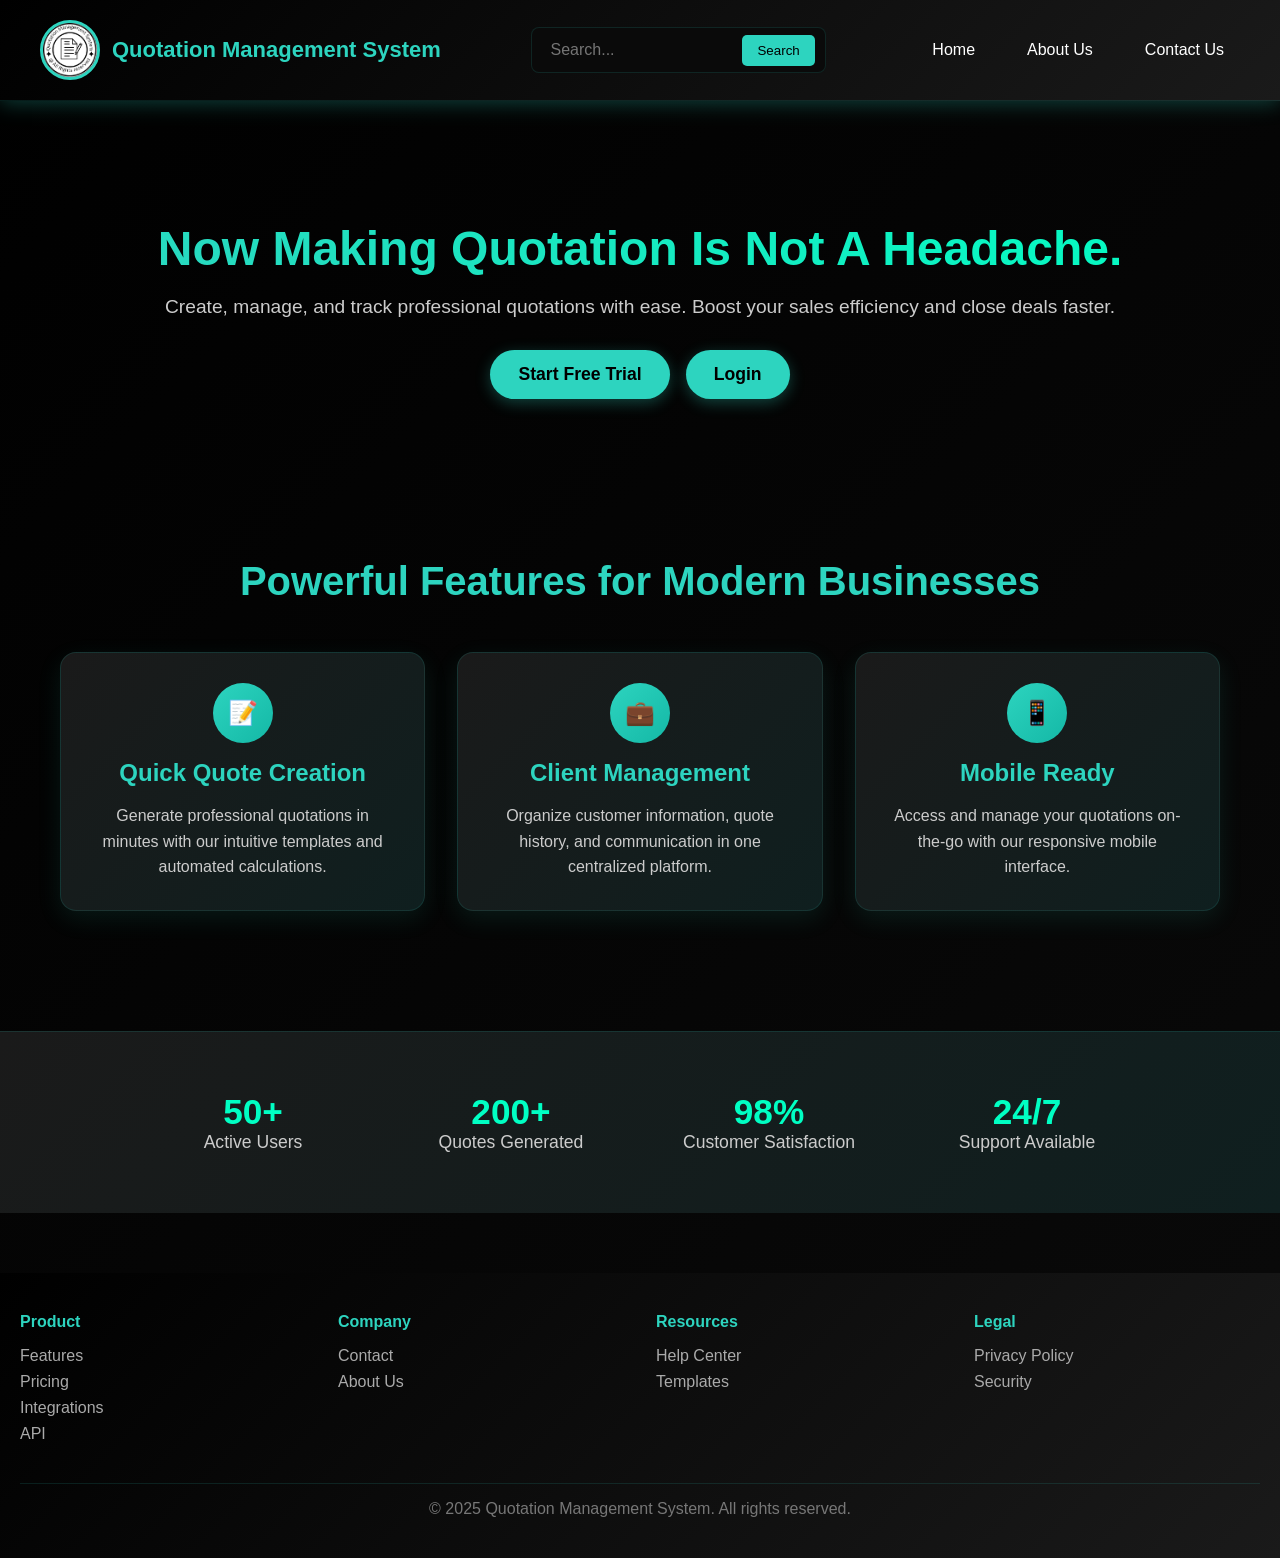
==== index.html @ 81f1b89d "Initial commit" ====
<!DOCTYPE html>
<html lang="en">

<head>
<link rel="icon" type="image/png" href="Logo.png">
<link rel="manifest" href="manifest.json">
    <meta charset="UTF-8">
    <meta name="viewport" content="width=device-width, initial-scale=1.0">
    <title>Quotation Management System - Introduction</title>
    <style>
        * {
            margin: 0;
            padding: 0;
            box-sizing: border-box;
        }

        body {
            font-family: "Arial", sans-serif;
            background: linear-gradient(135deg, #000000 0%, #0a0a0a 100%);
            color: #2dd4bf;
            min-height: 100vh;
        }

        /* Navbar */
        .navbar {
            display: flex;
            justify-content: space-between;
            align-items: center;
            padding: 20px 40px;
            background: linear-gradient(135deg, #000000 0%, #1a1a1a 100%);
            box-shadow: 0 2px 20px rgba(45, 212, 191, 0.3);
            border-bottom: 1px solid #2dd4bf22;
        }

        .logo {
            display: flex;
            align-items: center;
        }

        .navbar .logo-image {
            width: 60px;
            height: 60px;
            border-radius: 50%;
            border: 3px solid #2dd4bf;
        }

        .navbar .company-name {
            font-size: 22px;
            font-weight: bold;
            color: #2dd4bf;
            margin-left: 12px;
        }

        .searchbar {
            display: flex;
            align-items: center;
            background: #0a0a0a;
            border-radius: 8px;
            padding: 5px 10px;
            border: 1px solid #2dd4bf22;
        }

        .searchbar input[type="text"] {
            border: none;
            outline: none;
            background: transparent;
            padding: 8px;
            font-size: 16px;
            color: #fff;
            width: 200px;
        }

        .searchbar .search-button {
            background: #2dd4bf;
            color: #000;
            border: none;
            padding: 8px 15px;
            border-radius: 5px;
            cursor: pointer;
            transition: all 0.3s ease;
        }

        .searchbar .search-button:hover {
            background: #1aa89f;
            box-shadow: 0 4px 12px rgba(45, 212, 191, 0.4);
        }

        .nav_buttons ul {
            list-style: none;
            display: flex;
            gap: 20px;
        }

        .nav_buttons ul li a {
            text-decoration: none;
            color: white;
            font-weight: 500;
            padding: 10px 15px;
            border-radius: 8px;
            transition: all 0.3s ease;
            border: 1px solid transparent;
        }

        .nav_buttons ul li a:hover {
            background-color: black;
            color: #2dd4bf;
            border-color: #2dd4bf22;
            transform: translateY(-2px);
            box-shadow: 0 4px 12px rgba(45, 212, 191, 0.2);
        }

        /* Hero Section */
        .hero {
            text-align: center;
            padding: 120px 20px 80px;
            animation: slideInUp 0.6s ease forwards;
        }

        .hero h1 {
            font-size: 3rem;
            font-weight: bold;
            margin-bottom: 20px;
            background: linear-gradient(45deg, #2dd4bf, #00ffc3);
            -webkit-background-clip: text;
            -webkit-text-fill-color: transparent;
            background-clip: text;
        }

        .hero p {
            font-size: 1.2rem;
            color: #ccc;
            margin-bottom: 2rem;
        }

        .hero-buttons {
            display: flex;
            gap: 1rem;
            justify-content: center;
            flex-wrap: wrap;
        }

        .btn-large {
            padding: 14px 28px;
            font-size: 1.1rem;
            font-weight: bold;
            border: none;
            border-radius: 25px;
            cursor: pointer;
            transition: all 0.3s ease;
            background-color: #2dd4bf;
            color: #000;
            box-shadow: 0 4px 15px rgba(45, 212, 191, 0.3);
        }

        .btn-large:hover {
            background-color: #1aa89f;
            transform: translateY(-2px);
            box-shadow: 0 8px 25px rgba(45, 212, 191, 0.4);
        }

        /* Features */
        .features {
            padding: 80px 20px;
            max-width: 1200px;
            margin: auto;
        }

        .section-title {
            text-align: center;
            font-size: 2.5rem;
            font-weight: 700;
            margin-bottom: 3rem;
            color: #2dd4bf;
        }

        .features-grid {
            display: grid;
            grid-template-columns: repeat(auto-fit, minmax(280px, 1fr));
            gap: 2rem;
        }

        .feature-card {
            background: linear-gradient(135deg, #1a1a1a 0%, #0f1f1f 100%);
            border-radius: 16px;
            padding: 30px;
            box-shadow: 0 8px 25px rgba(45, 212, 191, 0.1);
            border: 1px solid #2dd4bf22;
            text-align: center;
            transition: all 0.3s ease;
            animation: slideInUp 0.6s ease forwards;
            opacity: 0;
        }

        .feature-card:hover {
            transform: translateY(-8px);
            border-color: #2dd4bf;
            box-shadow: 0 15px 40px rgba(45, 212, 191, 0.2);
        }

        .feature-icon {
            width: 60px;
            height: 60px;
            background: linear-gradient(135deg, #2dd4bf, #14b8a6);
            border-radius: 50%;
            display: flex;
            align-items: center;
            justify-content: center;
            margin: 0 auto 1rem;
            font-size: 1.5rem;
        }

        .feature-card h3 {
            font-size: 1.5rem;
            margin-bottom: 1rem;
            color: #2dd4bf;
        }

        .feature-card p {
            color: #ccc;
            line-height: 1.6;
        }

        /* Stats */
        .stats {
            background: linear-gradient(135deg, #1a1a1a 0%, #0f1f1f 100%);
            padding: 60px 20px;
            margin-top: 40px;
            border-top: 1px solid #2dd4bf22;
        }

        .stats-grid {
            display: grid;
            grid-template-columns: repeat(auto-fit, minmax(200px, 1fr));
            gap: 2rem;
            text-align: center;
            max-width: 1000px;
            margin: auto;
        }

        .stat-item h3 {
            font-size: 2.2rem;
            font-weight: bold;
            color: #00ffc3;
        }

        .stat-item p {
            font-size: 1.1rem;
            color: #ccc;
        }

        /* Footer */
        footer {
            background: linear-gradient(135deg, #000000 0%, #1a1a1a 100%);
            color: #ccc;
            padding: 40px 20px;
            margin-top: 60px;
        }

        .footer-content {
            display: grid;
            grid-template-columns: repeat(auto-fit, minmax(220px, 1fr));
            gap: 2rem;
            margin-bottom: 2rem;
        }

        .footer-section h4 {
            color: #2dd4bf;
            margin-bottom: 1rem;
        }

        .footer-section ul {
            list-style: none;
        }

        .footer-section ul li {
            margin-bottom: 0.5rem;
        }

        .footer-section ul li a {
            color: #aaa;
            text-decoration: none;
            transition: color 0.3s ease;
        }

        .footer-section ul li a:hover {
            color: #2dd4bf;
        }

        .footer-bottom {
            border-top: 1px solid #2dd4bf22;
            padding-top: 1rem;
            text-align: center;
            color: #777;
        }

        /* Animations */
        @keyframes slideInUp {
            from {
                opacity: 0;
                transform: translateY(30px);
            }

            to {
                opacity: 1;
                transform: translateY(0);
            }
        }

        /* Scrollbar */
        ::-webkit-scrollbar {
            width: 8px;
        }

        ::-webkit-scrollbar-track {
            background: #0a0a0a;
        }

        ::-webkit-scrollbar-thumb {
            background-color: #2dd4bf99;
            border-radius: 4px;
        }

        ::-webkit-scrollbar-thumb:hover {
            background-color: #2dd4bf;
        }

        @media (max-width: 768px) {
            .navbar {
                flex-direction: column;
                gap: 15px;
                text-align: center;
                padding: 15px;
            }
            .searchbar {
                width: 100%;
                justify-content: center;
            }
            .searchbar input[type="text"] {
                width: 70%;
            }
            .nav_buttons ul {
                gap: 10px;
            }
            .hero {
                padding: 60px 15px 40px;
            }
            .hero h1 {
                font-size: 2.2rem;
            }
            .hero p {
                font-size: 1rem;
            }
            .features {
                padding: 40px 15px;
            }
            .section-title {
                font-size: 1.8rem;
                margin-bottom: 2rem;
            }
            .features-grid {
                grid-template-columns: 1fr;
                gap: 1.5rem;
            }
            .stats {
                padding: 40px 15px;
            }
            .stats-grid {
                grid-template-columns: 1fr 1fr;
                gap: 1.5rem;
            }
            footer {
                padding: 30px 15px;
            }
            .footer-content {
                grid-template-columns: 1fr 1fr;
                gap: 1.5rem;
            }
        }

        @media (max-width: 480px) {
            .stats-grid {
                grid-template-columns: 1fr;
            }
            .footer-content {
                grid-template-columns: 1fr;
            }
        }
    </style>
</head>

<body>
    <nav class="navbar">
        <div class="logo">
            <img src="Logo.png" alt="Logo" class="logo-image">
            <h1 class="company-name">Quotation Management System</h1>
        </div>
        <div class="searchbar">
            <input type="text" placeholder="Search..." />
            <button type="submit" class="search-button">Search</button>
        </div>
        <div class="nav_buttons">
            <ul>
                <li><a href="index.html">Home</a></li>
                <li><a href="about.php">About Us</a></li>
                <li><a href="contact.php">Contact Us</a></li>
            </ul>
        </div>
    </nav>

    <!-- Hero -->
    <section class="hero">
        <h1>Now Making Quotation Is Not A Headache.</h1>
        <p>Create, manage, and track professional quotations with ease. Boost your sales efficiency and close deals
            faster.</p>
        <div class="hero-buttons">
            <button class="btn-large" onclick="window.location.href='trial.php'">Start Free Trial</button>
            <button class="btn-large" onclick="window.location.href='login.php'">Login</button>
        </div>
    </section>

    <!-- Features -->
    <section class="features">
        <h2 class="section-title">Powerful Features for Modern Businesses</h2>
        <div class="features-grid">
            <div class="feature-card">
                <div class="feature-icon">📝</div>
                <h3>Quick Quote Creation</h3>
                <p>Generate professional quotations in minutes with our intuitive templates and automated calculations.
                </p>
            </div>
            <div class="feature-card">
                <div class="feature-icon">💼</div>
                <h3>Client Management</h3>
                <p>Organize customer information, quote history, and communication in one centralized platform.</p>
            </div>
            <div class="feature-card">
                <div class="feature-icon">📱</div>
                <h3>Mobile Ready</h3>
                <p>Access and manage your quotations on-the-go with our responsive mobile interface.</p>
            </div>
        </div>
    </section>

    <!-- Stats -->
    <section class="stats">
        <div class="stats-grid">
            <div class="stat-item">
                <h3>50+</h3>
                <p>Active Users</p>
            </div>
            <div class="stat-item">
                <h3>200+</h3>
                <p>Quotes Generated</p>
            </div>
            <div class="stat-item">
                <h3>98%</h3>
                <p>Customer Satisfaction</p>
            </div>
            <div class="stat-item">
                <h3>24/7</h3>
                <p>Support Available</p>
            </div>
        </div>
    </section>

    <!-- Footer -->
    <footer>
        <div class="footer-content">
            <div class="footer-section">
                <h4>Product</h4>
                <ul>
                    <li><a href="#">Features</a></li>
                    <li><a href="#">Pricing</a></li>
                    <li><a href="#">Integrations</a></li>
                    <li><a href="#">API</a></li>
                </ul>
            </div>
            <div class="footer-section">
                <h4>Company</h4>
                <ul>
                    <li><a href="#">Contact</a></li>
                    <li><a href="#">About Us</a></li>
                </ul>
            </div>
            <div class="footer-section">
                <h4>Resources</h4>
                <ul>
                    <li><a href="#">Help Center</a></li>
                    <li><a href="#">Templates</a></li>
                </ul>
            </div>
            <div class="footer-section">
                <h4>Legal</h4>
                <ul>
                    <li><a href="#">Privacy Policy</a></li>
                    <li><a href="#">Security</a></li>
                </ul>
            </div>
        </div>
        <div class="footer-bottom">
            <p>&copy; 2025 Quotation Management System. All rights reserved.</p>
        </div>
    </footer>
</body>

</html>
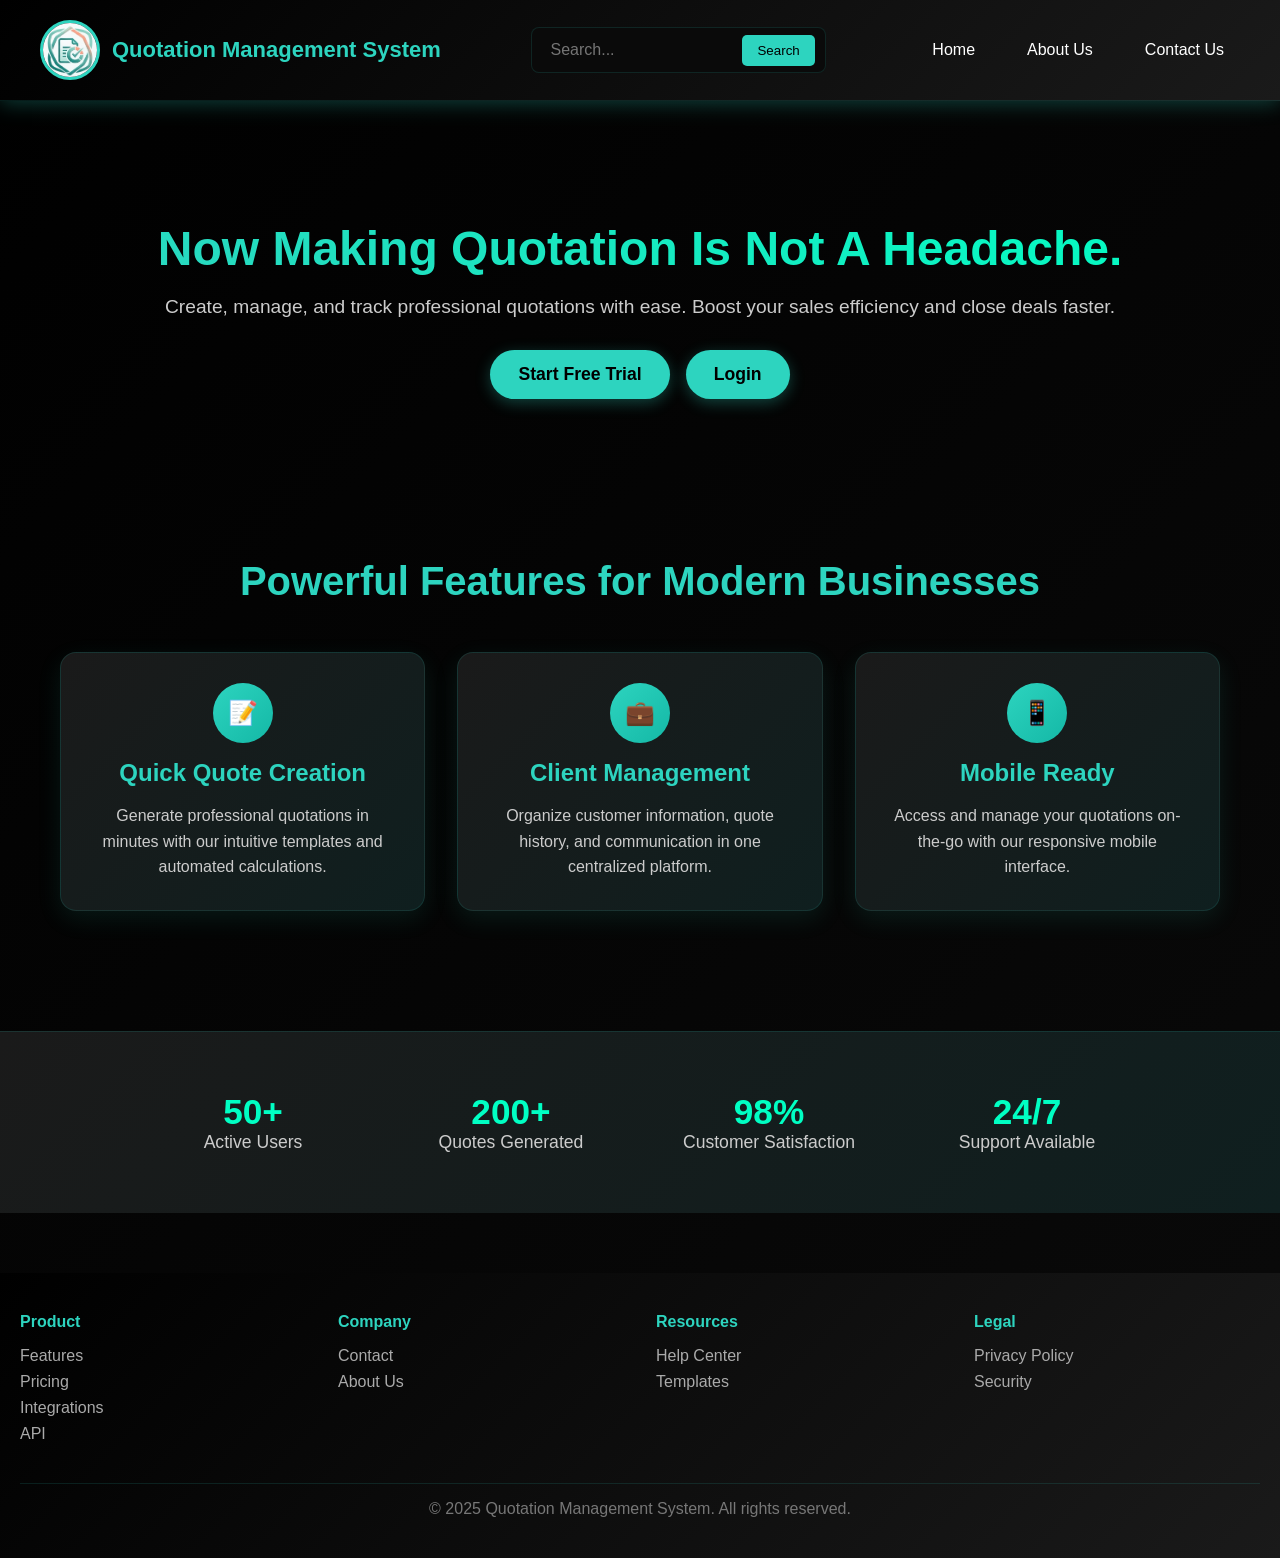
==== commit 72f35f2e: "Fix mobile notch overlap and definitively fix logo caching" ====
--- a/index.html
+++ b/index.html
@@ -2,7 +2,7 @@
 <html lang="en">
 
 <head>
-<link rel="icon" type="image/png" href="Logo.png">
+<link rel="icon" type="image/png" href="logo-new.png">
 <link rel="manifest" href="manifest.json">
     <meta charset="UTF-8">
     <meta name="viewport" content="width=device-width, initial-scale=1.0">
@@ -391,7 +391,7 @@
 <body>
     <nav class="navbar">
         <div class="logo">
-            <img src="Logo.png" alt="Logo" class="logo-image">
+            <img src="logo-new.png" alt="Logo" class="logo-image">
             <h1 class="company-name">Quotation Management System</h1>
         </div>
         <div class="searchbar">
